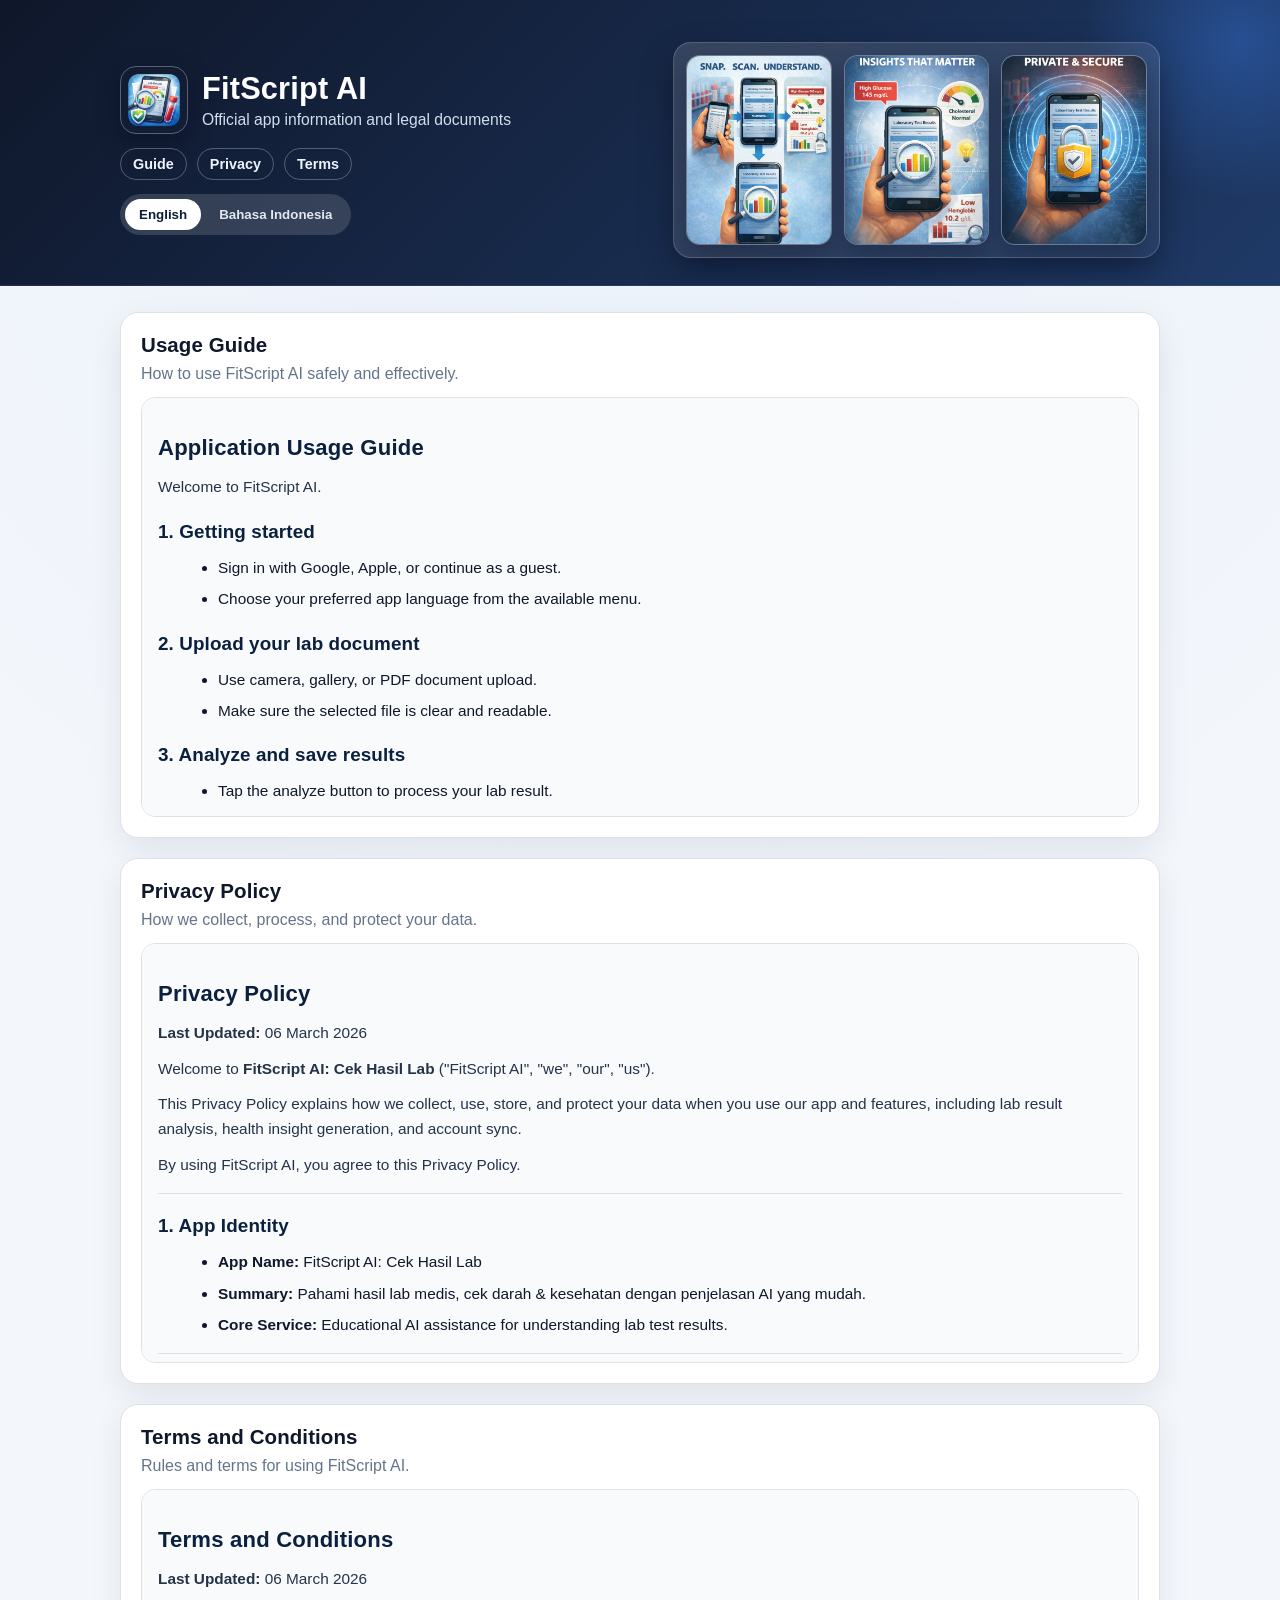
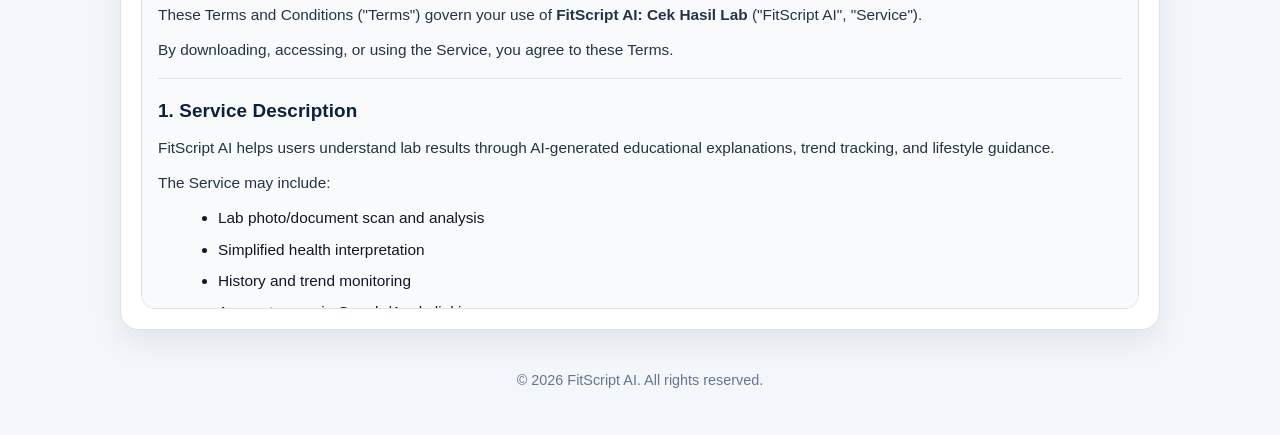
==== web_landing/index.html @ e6684c88 "update" ====
<!doctype html>
<html lang="en">
  <head>
    <meta charset="UTF-8" />
    <meta name="viewport" content="width=device-width, initial-scale=1.0" />
    <title>FitScript AI - Official Information</title>
    <meta name="description" content="Official FitScript AI landing page with Usage Guide, Privacy Policy, and Terms and Conditions." />
    <link rel="stylesheet" href="./styles.css" />
  </head>
  <body>
    <header class="hero">
      <div class="container hero-inner">
        <div class="hero-content">
          <div class="hero-brand">
            <img src="./app-icon.png" alt="FitScript AI logo" class="app-logo" />
            <div class="brand-text">
              <h1>FitScript AI</h1>
              <p class="subtitle">Official app information and legal documents</p>
            </div>
          </div>
          <nav class="quick-links" aria-label="Legal pages">
            <a href="/guide">Guide</a>
            <a href="/privacy">Privacy</a>
            <a href="/terms">Terms</a>
          </nav>
          <div class="lang-switch">
            <button id="lang-en" class="lang-btn active">English</button>
            <button id="lang-id" class="lang-btn">Bahasa Indonesia</button>
          </div>
        </div>
        <div class="hero-media">
          <div class="onboarding-showcase" aria-label="App onboarding preview">
            <img src="./onboarding-1.png" alt="FitScript AI onboarding preview 1" class="onboarding-shot" />
            <img src="./onboarding-2.png" alt="FitScript AI onboarding preview 2" class="onboarding-shot" />
            <img src="./onboarding-3.png" alt="FitScript AI onboarding preview 3" class="onboarding-shot" />
          </div>
        </div>
      </div>
    </header>

    <main class="container sections">
      <section class="card doc-card">
        <h2 id="guide-title">Usage Guide</h2>
        <p id="guide-desc">How to use FitScript AI safely and effectively.</p>
        <article id="guide-content" class="doc-content">Loading...</article>
      </section>

      <section class="card doc-card">
        <h2 id="privacy-title">Privacy Policy</h2>
        <p id="privacy-desc">How we collect, process, and protect your data.</p>
        <article id="privacy-content" class="doc-content">Loading...</article>
      </section>

      <section class="card doc-card">
        <h2 id="terms-title">Terms and Conditions</h2>
        <p id="terms-desc">Rules and terms for using FitScript AI.</p>
        <article id="terms-content" class="doc-content">Loading...</article>
      </section>
    </main>

    <footer class="container footer">
      <p>© <span id="year"></span> FitScript AI. All rights reserved.</p>
    </footer>

    <script src="./script.js"></script>
  </body>
</html>
---- web_landing/styles.css ----
:root {
  color-scheme: light;
  --bg: #f3f6fb;
  --surface: #ffffff;
  --surface-soft: #f8fafc;
  --text: #0f172a;
  --muted: #64748b;
  --line: #dbe2ea;
  --primary: #0b5ed7;
  --primary-strong: #1d4ed8;
}

* {
  box-sizing: border-box;
}

body {
  margin: 0;
  font-family: -apple-system, BlinkMacSystemFont, "Segoe UI", Roboto, Helvetica, Arial, sans-serif;
  background: radial-gradient(circle at top, #eaf1fb 0%, var(--bg) 46%, var(--bg) 100%);
  color: var(--text);
}

.container {
  width: min(1040px, 92vw);
  margin: 0 auto;
}

.hero {
  background: linear-gradient(135deg, #0f172a, #1f3a67);
  color: #ffffff;
  padding: 42px 0 28px;
  box-shadow: inset 0 -1px 0 rgba(255, 255, 255, 0.08);
  position: relative;
  overflow: hidden;
}

.hero::before {
  content: "";
  position: absolute;
  top: -120px;
  right: -120px;
  width: 320px;
  height: 320px;
  border-radius: 50%;
  background: radial-gradient(circle, rgba(59, 130, 246, 0.35), transparent 70%);
  pointer-events: none;
}

.hero-inner {
  display: grid;
  gap: 18px;
  grid-template-columns: 1.1fr 1fr;
  align-items: center;
  position: relative;
  z-index: 1;
}

.hero-inner.compact {
  grid-template-columns: 1fr;
}

.hero-brand {
  display: flex;
  align-items: center;
  gap: 14px;
}

.hero-content {
  display: grid;
  gap: 14px;
  max-width: 560px;
}

.hero-media {
  background: linear-gradient(145deg, rgba(255, 255, 255, 0.14), rgba(255, 255, 255, 0.06));
  border: 1px solid rgba(255, 255, 255, 0.18);
  border-radius: 18px;
  padding: 12px;
  backdrop-filter: blur(6px);
  box-shadow: 0 14px 34px rgba(2, 6, 23, 0.32);
}

.app-logo {
  width: 68px;
  height: 68px;
  border-radius: 16px;
  border: 1px solid rgba(255, 255, 255, 0.3);
  box-shadow: 0 8px 24px rgba(2, 6, 23, 0.35);
}

h1 {
  margin: 0;
  font-size: clamp(1.7rem, 2.4vw, 2.1rem);
  letter-spacing: 0.2px;
}

.subtitle {
  margin: 4px 0 0;
  color: #d2deee;
  font-size: 0.98rem;
}

.brand-text {
  text-align: left;
}

.quick-links {
  display: flex;
  flex-wrap: wrap;
  gap: 10px;
}

.quick-links a {
  color: #edf3ff;
  text-decoration: none;
  border: 1px solid rgba(255, 255, 255, 0.28);
  border-radius: 999px;
  padding: 7px 12px;
  font-size: 0.9rem;
  font-weight: 600;
  transition: background-color 120ms ease;
}

.quick-links a:hover {
  background: rgba(255, 255, 255, 0.18);
}

.lang-switch {
  justify-self: start;
  display: flex;
  background: rgba(255, 255, 255, 0.14);
  border-radius: 999px;
  padding: 5px;
  gap: 4px;
}

.lang-btn {
  border: 0;
  padding: 8px 14px;
  border-radius: 999px;
  background: transparent;
  color: #e2e8f0;
  cursor: pointer;
  font-weight: 600;
  transition:
    background-color 120ms ease,
    color 120ms ease;
}

.lang-btn.active {
  background: #ffffff;
  color: #0b1d3b;
}

.onboarding-showcase {
  margin-top: 0;
  display: grid;
  grid-template-columns: repeat(3, minmax(0, 1fr));
  gap: 12px;
  align-items: stretch;
}

.onboarding-shot {
  width: 100%;
  height: 190px;
  object-fit: cover;
  border-radius: 14px;
  border: 1px solid rgba(255, 255, 255, 0.24);
  box-shadow: 0 12px 24px rgba(2, 6, 23, 0.28);
  background: rgba(255, 255, 255, 0.08);
  transition:
    transform 180ms ease,
    box-shadow 180ms ease;
}

.onboarding-shot:hover {
  transform: translateY(-3px);
  box-shadow: 0 18px 30px rgba(2, 6, 23, 0.34);
}

.sections {
  display: grid;
  gap: 20px;
  margin: 26px auto;
}

.card {
  background: var(--surface);
  border: 1px solid var(--line);
  border-radius: 18px;
  padding: 20px;
  box-shadow: 0 12px 32px rgba(15, 23, 42, 0.08);
  transition:
    box-shadow 160ms ease,
    transform 160ms ease;
}

.doc-card:hover {
  transform: translateY(-2px);
  box-shadow: 0 18px 34px rgba(15, 23, 42, 0.11);
}

.card h2 {
  margin: 0;
  font-size: 1.28rem;
  letter-spacing: 0.1px;
}

.card p {
  margin: 8px 0 14px;
  color: var(--muted);
}

.doc-content {
  border-radius: 14px;
  border: 1px solid var(--line);
  background: var(--surface-soft);
  padding: 16px;
  line-height: 1.65;
  font-size: 0.96rem;
  max-height: 420px;
  overflow: auto;
}

.doc-content h1,
.doc-content h2,
.doc-content h3 {
  margin: 16px 0 8px;
  color: #0b203e;
}

.doc-content h1 {
  font-size: 1.38rem;
}

.doc-content h2 {
  font-size: 1.18rem;
}

.doc-content h3 {
  font-size: 1.03rem;
}

.doc-content p {
  margin: 0 0 10px;
  color: #243348;
}

.doc-content ul,
.doc-content ol {
  margin: 0 0 12px 20px;
}

.doc-content li {
  margin-bottom: 6px;
}

.doc-content hr {
  border: 0;
  border-top: 1px solid var(--line);
  margin: 16px 0;
}

.footer {
  text-align: center;
  color: #66758c;
  padding: 2px 0 32px;
  font-size: 0.9rem;
}

.single-doc {
  margin: 24px auto;
}

.single-doc .doc-content {
  max-height: none;
  min-height: 320px;
}

body[data-page] {
  background: #f6f8fb;
}

body[data-page] .hero {
  background: #ffffff;
  color: var(--text);
  padding: 22px 0 16px;
  box-shadow: 0 1px 0 rgba(15, 23, 42, 0.08);
}

body[data-page] .hero::before {
  display: none;
}

body[data-page] .hero-inner.compact {
  max-width: 860px;
  margin: 0 auto;
  gap: 10px;
}

body[data-page] .hero-inner.compact .hero-brand {
  justify-content: flex-start;
}

body[data-page] .hero-inner.compact .app-logo {
  width: 46px;
  height: 46px;
  border-radius: 12px;
  border: 1px solid #d5dce6;
  box-shadow: none;
}

body[data-page] .hero-inner.compact h1 {
  font-size: 1.3rem;
  color: #0f172a;
}

body[data-page] .hero-inner.compact .subtitle {
  color: #64748b;
  margin-top: 2px;
  font-size: 0.9rem;
}

body[data-page] .hero-inner.compact .quick-links {
  gap: 8px;
}

body[data-page] .hero-inner.compact .quick-links a {
  color: #334155;
  border-color: #d5dde7;
  background: #ffffff;
  font-size: 0.82rem;
  padding: 6px 10px;
}

body[data-page] .hero-inner.compact .quick-links a:hover {
  background: #f8fafc;
}

body[data-page] .hero-inner.compact .lang-switch {
  justify-self: start;
  background: #f1f5f9;
  border: 1px solid #dce3ec;
  padding: 4px;
}

body[data-page] .hero-inner.compact .lang-btn {
  color: #475569;
  padding: 7px 10px;
  font-size: 0.84rem;
}

body[data-page] .hero-inner.compact .lang-btn.active {
  background: #ffffff;
  color: #0f172a;
  border: 1px solid #dce3ec;
}

body[data-page] .hero-inner.compact .onboarding-showcase {
  display: none;
}

body[data-page] .single-doc {
  width: min(860px, 92vw);
  margin: 20px auto 24px;
}

body[data-page] .single-doc .card {
  border-radius: 14px;
  border: 1px solid #dce3ec;
  box-shadow: 0 4px 16px rgba(15, 23, 42, 0.05);
  padding: 22px;
}

body[data-page] .single-doc .card h2 {
  font-size: 1.5rem;
}

body[data-page] .single-doc .card p {
  margin-top: 6px;
  color: #5b6b81;
}

body[data-page] .single-doc .doc-content {
  background: #ffffff;
  border-color: #e3e9f1;
  border-radius: 12px;
  padding: 18px;
  color: #1e293b;
  font-size: 0.98rem;
  line-height: 1.72;
}

body[data-page] .single-doc .doc-content h1 {
  font-size: 1.42rem;
  margin-top: 0;
}

body[data-page] .single-doc .doc-content h2 {
  font-size: 1.12rem;
  margin-top: 18px;
}

body[data-page] .single-doc .doc-content h3 {
  font-size: 1rem;
}

body[data-page] .footer {
  color: #64748b;
  padding-bottom: 22px;
}

@media (max-width: 640px) {
  .hero {
    padding-top: 32px;
  }

  .hero-inner {
    grid-template-columns: 1fr;
    gap: 14px;
  }

  .hero-brand {
    flex-direction: column;
    gap: 10px;
    justify-content: center;
  }

  .brand-text {
    text-align: center;
  }

  .hero-content {
    justify-items: center;
  }

  .quick-links {
    justify-content: center;
  }

  .lang-switch {
    justify-self: center;
  }

  .card {
    padding: 16px;
  }

  .onboarding-showcase {
    grid-template-columns: repeat(3, minmax(0, 1fr));
    gap: 10px;
  }

  .onboarding-shot {
    height: 120px;
  }

  body[data-page] .hero-inner.compact .hero-brand {
    justify-content: center;
  }

  body[data-page] .hero-inner.compact .lang-switch {
    justify-self: center;
  }

  body[data-page] .single-doc .card {
    padding: 16px;
  }
}
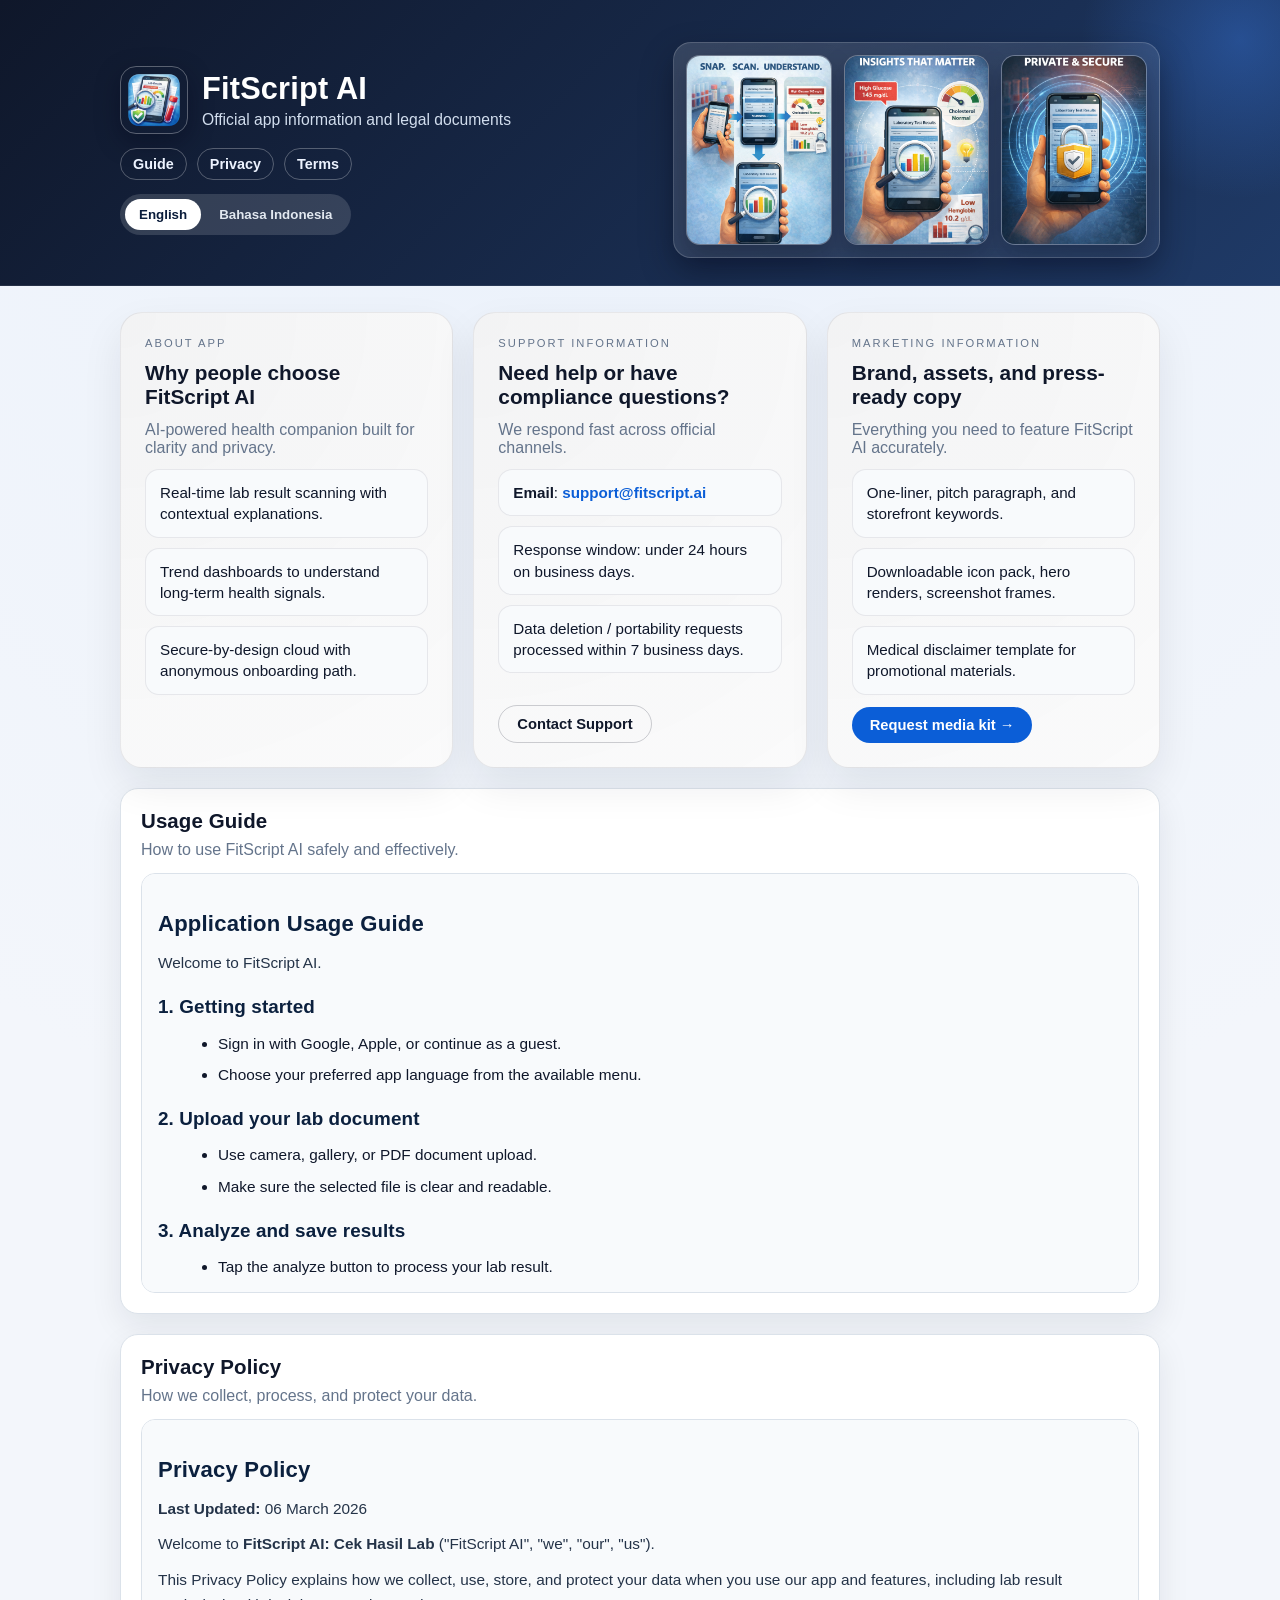
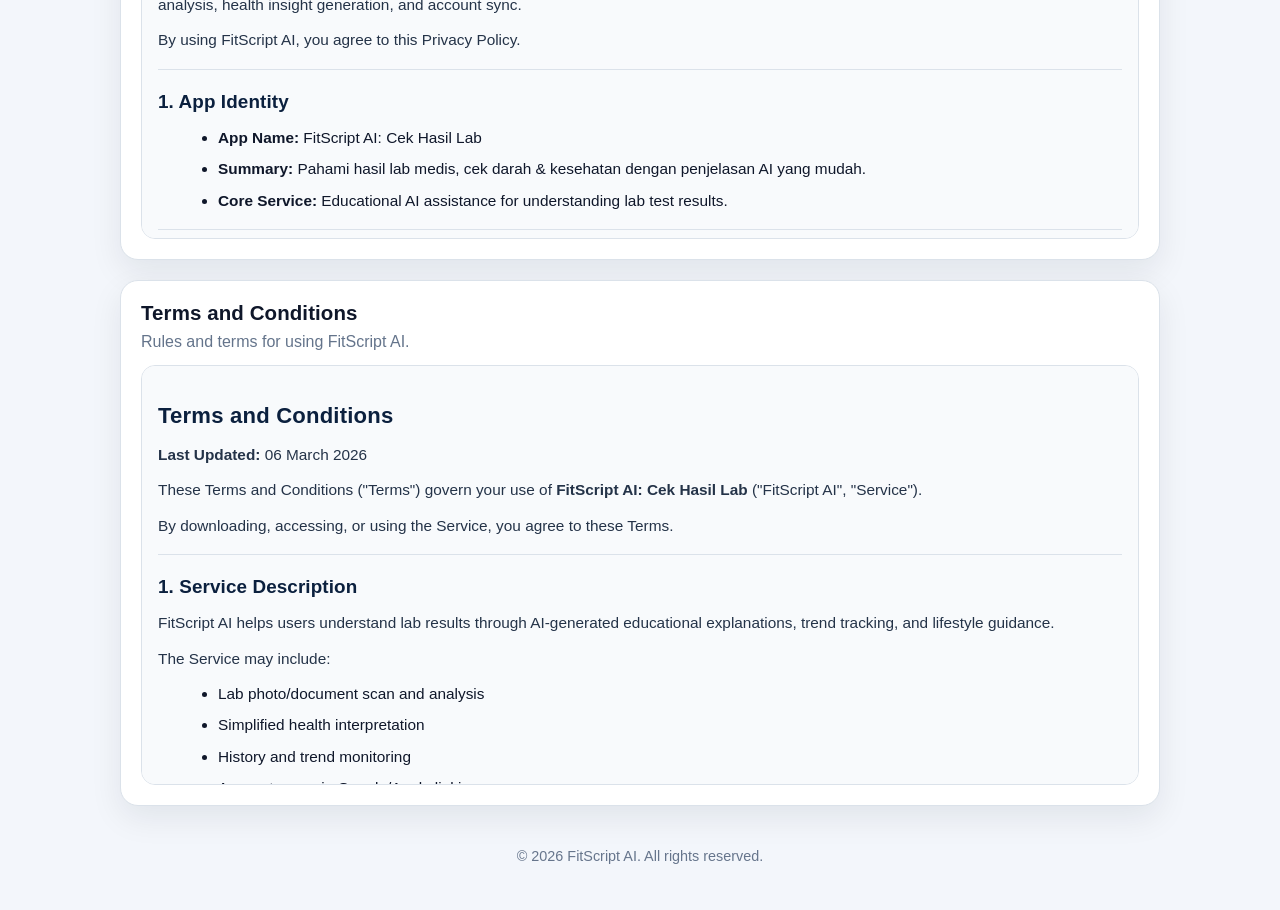
==== commit 1aeec850: "update" ====
--- a/web_landing/index.html
+++ b/web_landing/index.html
@@ -14,8 +14,8 @@
           <div class="hero-brand">
             <img src="./app-icon.png" alt="FitScript AI logo" class="app-logo" />
             <div class="brand-text">
-              <h1>FitScript AI</h1>
-              <p class="subtitle">Official app information and legal documents</p>
+              <h1 id="hero-title">FitScript AI</h1>
+              <p class="subtitle" id="hero-subtitle">Official app information and legal documents</p>
             </div>
           </div>
           <nav class="quick-links" aria-label="Legal pages">
@@ -39,6 +39,43 @@
     </header>
 
     <main class="container sections">
+      <section class="info-grid" aria-label="FitScript AI overview">
+        <article class="info-card" id="about-card">
+          <p class="eyebrow" id="about-label">About App</p>
+          <h2 id="about-title">Why people choose FitScript AI</h2>
+          <p id="about-desc">AI-powered health companion built for clarity and privacy.</p>
+          <ul class="info-list" id="about-list">
+            <li>Real-time lab result scanning with contextual explanations.</li>
+            <li>Trend dashboards to understand long-term health signals.</li>
+            <li>Secure-by-design cloud with anonymous onboarding path.</li>
+          </ul>
+        </article>
+
+        <article class="info-card" id="support-card">
+          <p class="eyebrow" id="support-label">Support Information</p>
+          <h2 id="support-title">Need help or have compliance questions?</h2>
+          <p id="support-desc">We respond fast across our official channels.</p>
+          <ul class="info-list" id="support-list">
+            <li><strong>Email</strong>: <a href="mailto:support@fitscript.ai">support@fitscript.ai</a></li>
+            <li><strong>Response window</strong>: under 24 hours on business days.</li>
+            <li><strong>Data requests</strong>: handled within 7 business days.</li>
+          </ul>
+          <button class="ghost-btn" id="support-cta" type="button">Contact Support</button>
+        </article>
+
+        <article class="info-card" id="marketing-card">
+          <p class="eyebrow" id="marketing-label">Marketing Information</p>
+          <h2 id="marketing-title">Brand, assets, and press-ready copy</h2>
+          <p id="marketing-desc">Everything you need to feature FitScript AI accurately.</p>
+          <ul class="info-list" id="marketing-list">
+            <li>One-liner, pitch paragraph, and store listing keywords.</li>
+            <li>Downloadable icon pack, hero renders, and screenshot frames.</li>
+            <li>Medical disclaimer template for promotional materials.</li>
+          </ul>
+          <a class="primary-link" id="marketing-cta" href="./doc-page" target="_blank" rel="noreferrer">Open media kit →</a>
+        </article>
+      </section>
+
       <section class="card doc-card">
         <h2 id="guide-title">Usage Guide</h2>
         <p id="guide-desc">How to use FitScript AI safely and effectively.</p>
--- a/web_landing/styles.css
+++ b/web_landing/styles.css
@@ -19,6 +19,7 @@
   font-family: -apple-system, BlinkMacSystemFont, "Segoe UI", Roboto, Helvetica, Arial, sans-serif;
   background: radial-gradient(circle at top, #eaf1fb 0%, var(--bg) 46%, var(--bg) 100%);
   color: var(--text);
+  -webkit-font-smoothing: antialiased;
 }
 
 .container {
@@ -185,6 +186,164 @@
   margin: 26px auto;
 }
 
+.info-grid {
+  display: grid;
+  grid-template-columns: repeat(auto-fit, minmax(260px, 1fr));
+  gap: 20px;
+}
+
+.info-card {
+  background: radial-gradient(circle at top left, rgba(15, 23, 42, 0.05), rgba(15, 23, 42, 0.02)), #ffffff;
+  border: 1px solid rgba(15, 23, 42, 0.08);
+  border-radius: 22px;
+  padding: 24px;
+  box-shadow: 0 18px 40px rgba(15, 23, 42, 0.08);
+  display: flex;
+  flex-direction: column;
+  gap: 12px;
+  position: relative;
+  overflow: hidden;
+}
+
+.info-card::after {
+  content: "";
+  position: absolute;
+  inset: 0;
+  border-radius: 22px;
+  background: linear-gradient(135deg, rgba(14, 116, 144, 0.08), rgba(99, 102, 241, 0.09));
+  opacity: 0;
+  transition: opacity 160ms ease;
+  pointer-events: none;
+}
+
+.info-card:hover::after {
+  opacity: 1;
+}
+
+.info-card h2 {
+  margin: 0;
+  font-size: 1.3rem;
+}
+
+.info-card p {
+  margin: 0;
+  color: var(--muted);
+}
+
+.eyebrow {
+  text-transform: uppercase;
+  letter-spacing: 0.18em;
+  font-size: 0.7rem;
+  color: #0b5ed7;
+  margin: 0;
+}
+
+.info-list {
+  list-style: none;
+  padding: 0;
+  margin: 0;
+  display: flex;
+  flex-direction: column;
+  gap: 10px;
+}
+
+.info-list li {
+  background: var(--surface-soft);
+  border: 1px solid rgba(15, 23, 42, 0.08);
+  border-radius: 14px;
+  padding: 12px 14px;
+  line-height: 1.4;
+  font-size: 0.95rem;
+}
+
+.info-list a {
+  color: var(--primary);
+  text-decoration: none;
+  font-weight: 600;
+}
+
+.ghost-btn,
+.primary-link {
+  margin-top: auto;
+  align-self: flex-start;
+  font-weight: 600;
+  border-radius: 999px;
+  padding: 10px 18px;
+  font-size: 0.92rem;
+  transition:
+    transform 150ms ease,
+    box-shadow 150ms ease;
+}
+
+.ghost-btn {
+  border: 1px solid rgba(15, 23, 42, 0.2);
+  background: transparent;
+  color: #0f172a;
+  cursor: pointer;
+}
+
+.ghost-btn:hover,
+.primary-link:hover {
+  transform: translateY(-1px);
+  box-shadow: 0 8px 16px rgba(15, 23, 42, 0.16);
+}
+
+.primary-link {
+  border: none;
+  background: var(--primary);
+  color: #ffffff;
+  text-decoration: none;
+  display: inline-flex;
+  align-items: center;
+  gap: 6px;
+}
+
+@media (max-width: 980px) {
+  .hero-inner {
+    grid-template-columns: 1fr;
+  }
+
+  .hero-content {
+    max-width: 100%;
+  }
+
+  .hero-media {
+    order: -1;
+  }
+}
+
+@media (max-width: 720px) {
+  body {
+    background: #f6f8fb;
+  }
+
+  .hero {
+    padding: 26px 0 18px;
+  }
+
+  .app-logo {
+    width: 54px;
+    height: 54px;
+  }
+
+  .onboarding-showcase {
+    grid-template-columns: repeat(2, minmax(0, 1fr));
+    height: auto;
+  }
+
+  .onboarding-shot {
+    height: 150px;
+  }
+
+  .info-card {
+    padding: 18px;
+  }
+
+  .info-card h2 {
+    font-size: 1.15rem;
+  }
+}
+
 .card {
   background: var(--surface);
   border: 1px solid var(--line);
